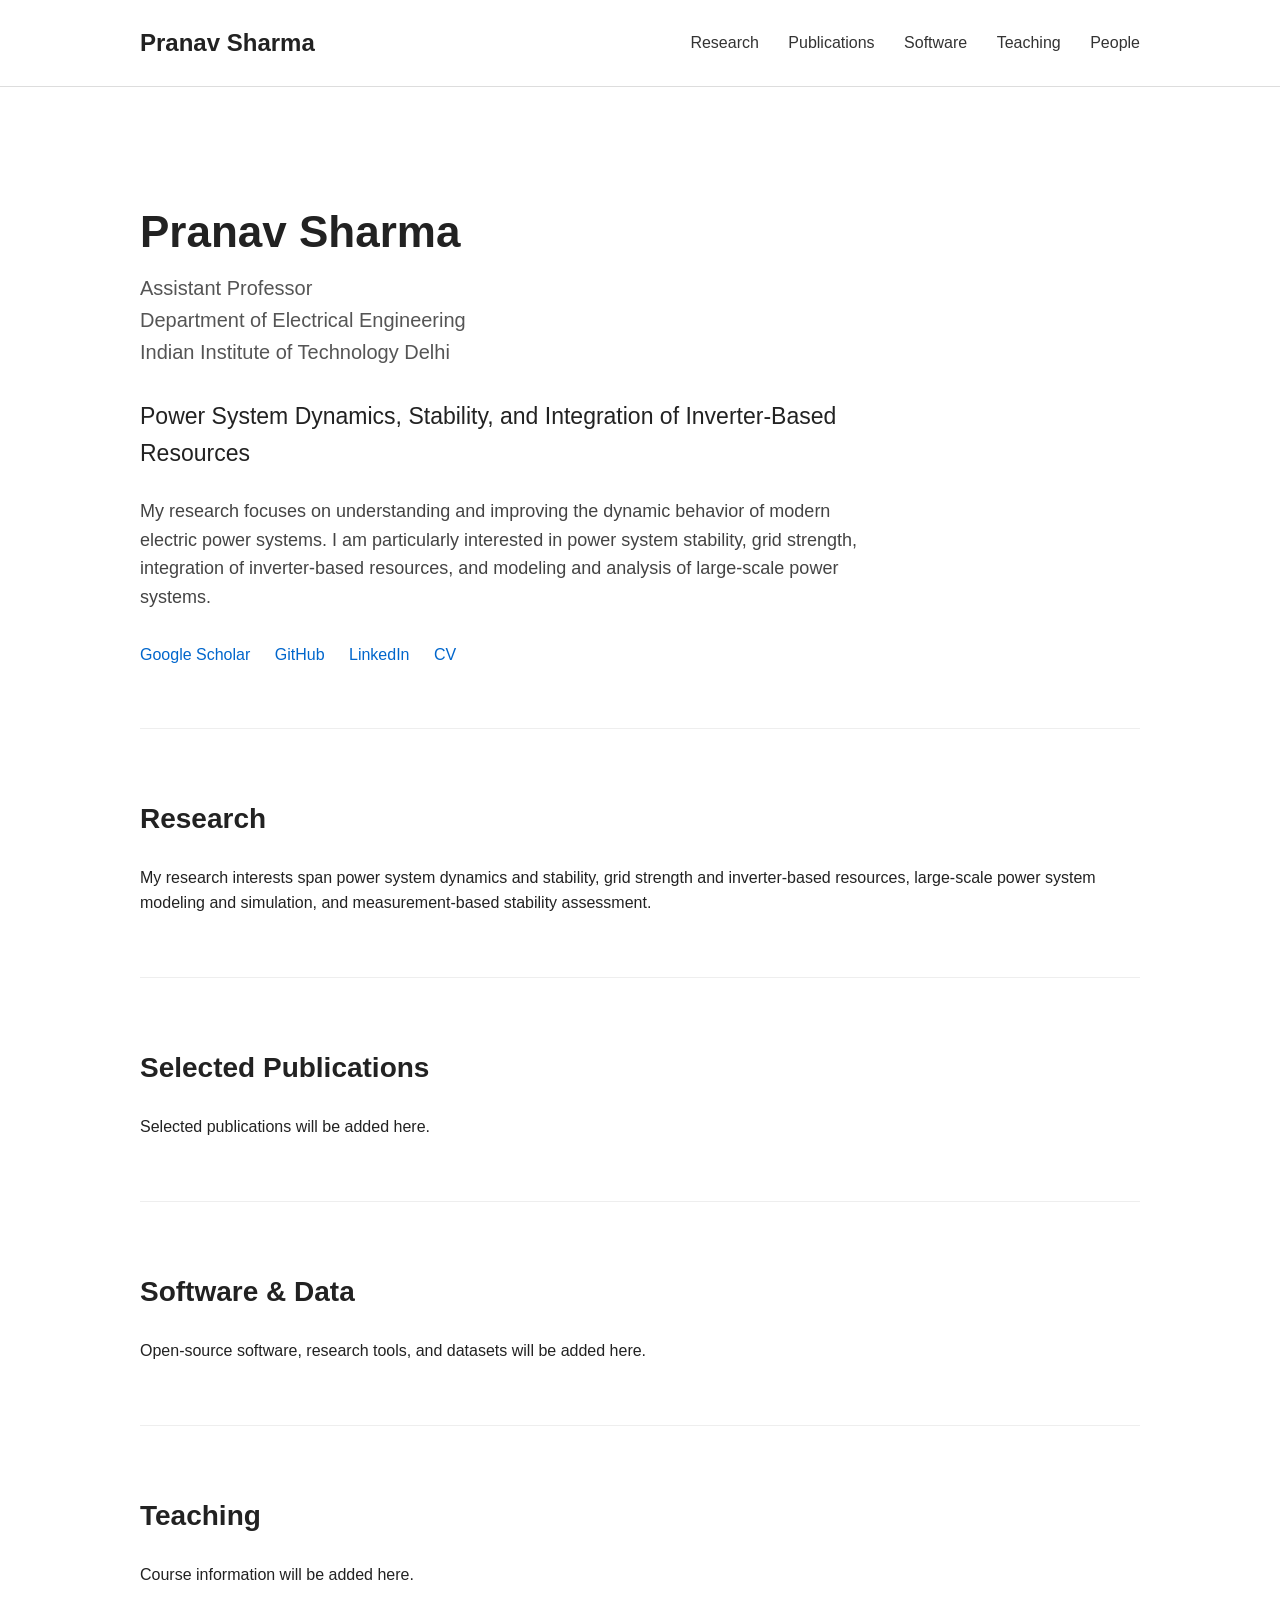
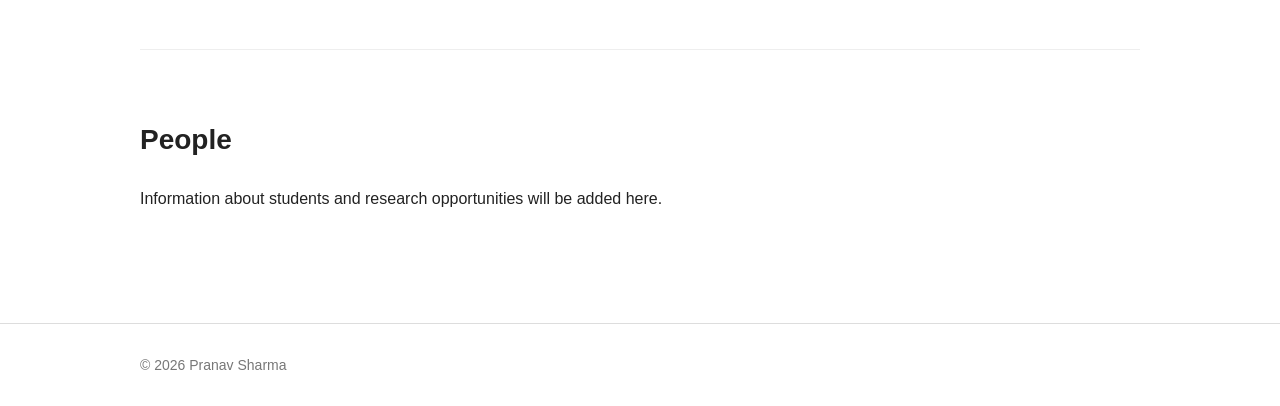
==== index.html @ 07546db9 "Create index.html" ====
<!DOCTYPE html>
<html lang="en">
<head>
  <meta charset="UTF-8">
  <meta name="viewport" content="width=device-width, initial-scale=1.0">

  <title>Pranav Sharma | Power Systems</title>

  <style>
    body {
      font-family: Arial, Helvetica, sans-serif;
      margin: 0;
      color: #222;
      line-height: 1.6;
      background: #ffffff;
    }

    .container {
      max-width: 1000px;
      margin: auto;
      padding: 0 30px;
    }

    header {
      border-bottom: 1px solid #ddd;
      padding: 24px 0;
    }

    nav {
      display: flex;
      justify-content: space-between;
      align-items: center;
    }

    .name {
      font-size: 24px;
      font-weight: bold;
    }

    .nav-links a {
      margin-left: 25px;
      text-decoration: none;
      color: #333;
    }

    .nav-links a:hover {
      color: #0066cc;
    }

    .hero {
      padding: 80px 0 60px;
      max-width: 800px;
    }

    h1 {
      font-size: 44px;
      margin-bottom: 5px;
    }

    .title {
      font-size: 20px;
      color: #555;
      margin-bottom: 30px;
    }

    .research-line {
      font-size: 23px;
      font-weight: 500;
      margin-bottom: 25px;
    }

    .intro {
      font-size: 18px;
      color: #444;
      max-width: 750px;
    }

    .links {
      margin-top: 30px;
    }

    .links a {
      margin-right: 20px;
      text-decoration: none;
      color: #0066cc;
      font-weight: 500;
    }

    section {
      padding: 45px 0;
      border-top: 1px solid #eee;
    }

    h2 {
      font-size: 28px;
    }

    footer {
      margin-top: 50px;
      padding: 30px 0;
      border-top: 1px solid #ddd;
      color: #777;
      font-size: 14px;
    }

    @media (max-width: 700px) {
      .nav-links {
        display: none;
      }

      h1 {
        font-size: 36px;
      }

      .hero {
        padding-top: 50px;
      }
    }
  </style>
</head>

<body>

<header>
  <div class="container">
    <nav>
      <div class="name">Pranav Sharma</div>

      <div class="nav-links">
        <a href="#research">Research</a>
        <a href="#publications">Publications</a>
        <a href="#software">Software</a>
        <a href="#teaching">Teaching</a>
        <a href="#people">People</a>
      </div>
    </nav>
  </div>
</header>


<main class="container">

  <div class="hero">

    <h1>Pranav Sharma</h1>

    <div class="title">
      Assistant Professor<br>
      Department of Electrical Engineering<br>
      Indian Institute of Technology Delhi
    </div>

    <div class="research-line">
      Power System Dynamics, Stability, and Integration of Inverter-Based Resources
    </div>

    <p class="intro">
      My research focuses on understanding and improving the dynamic
      behavior of modern electric power systems. I am particularly
      interested in power system stability, grid strength, integration
      of inverter-based resources, and modeling and analysis of
      large-scale power systems.
    </p>

    <div class="links">
      <a href="#">Google Scholar</a>
      <a href="#">GitHub</a>
      <a href="#">LinkedIn</a>
      <a href="#">CV</a>
    </div>

  </div>


  <section id="research">
    <h2>Research</h2>

    <p>
      My research interests span power system dynamics and stability,
      grid strength and inverter-based resources, large-scale power
      system modeling and simulation, and measurement-based stability
      assessment.
    </p>
  </section>


  <section id="publications">
    <h2>Selected Publications</h2>

    <p>
      Selected publications will be added here.
    </p>
  </section>


  <section id="software">
    <h2>Software & Data</h2>

    <p>
      Open-source software, research tools, and datasets will be added here.
    </p>
  </section>


  <section id="teaching">
    <h2>Teaching</h2>

    <p>
      Course information will be added here.
    </p>
  </section>


  <section id="people">
    <h2>People</h2>

    <p>
      Information about students and research opportunities will be added here.
    </p>
  </section>

</main>


<footer>
  <div class="container">
    © 2026 Pranav Sharma
  </div>
</footer>

</body>
</html>
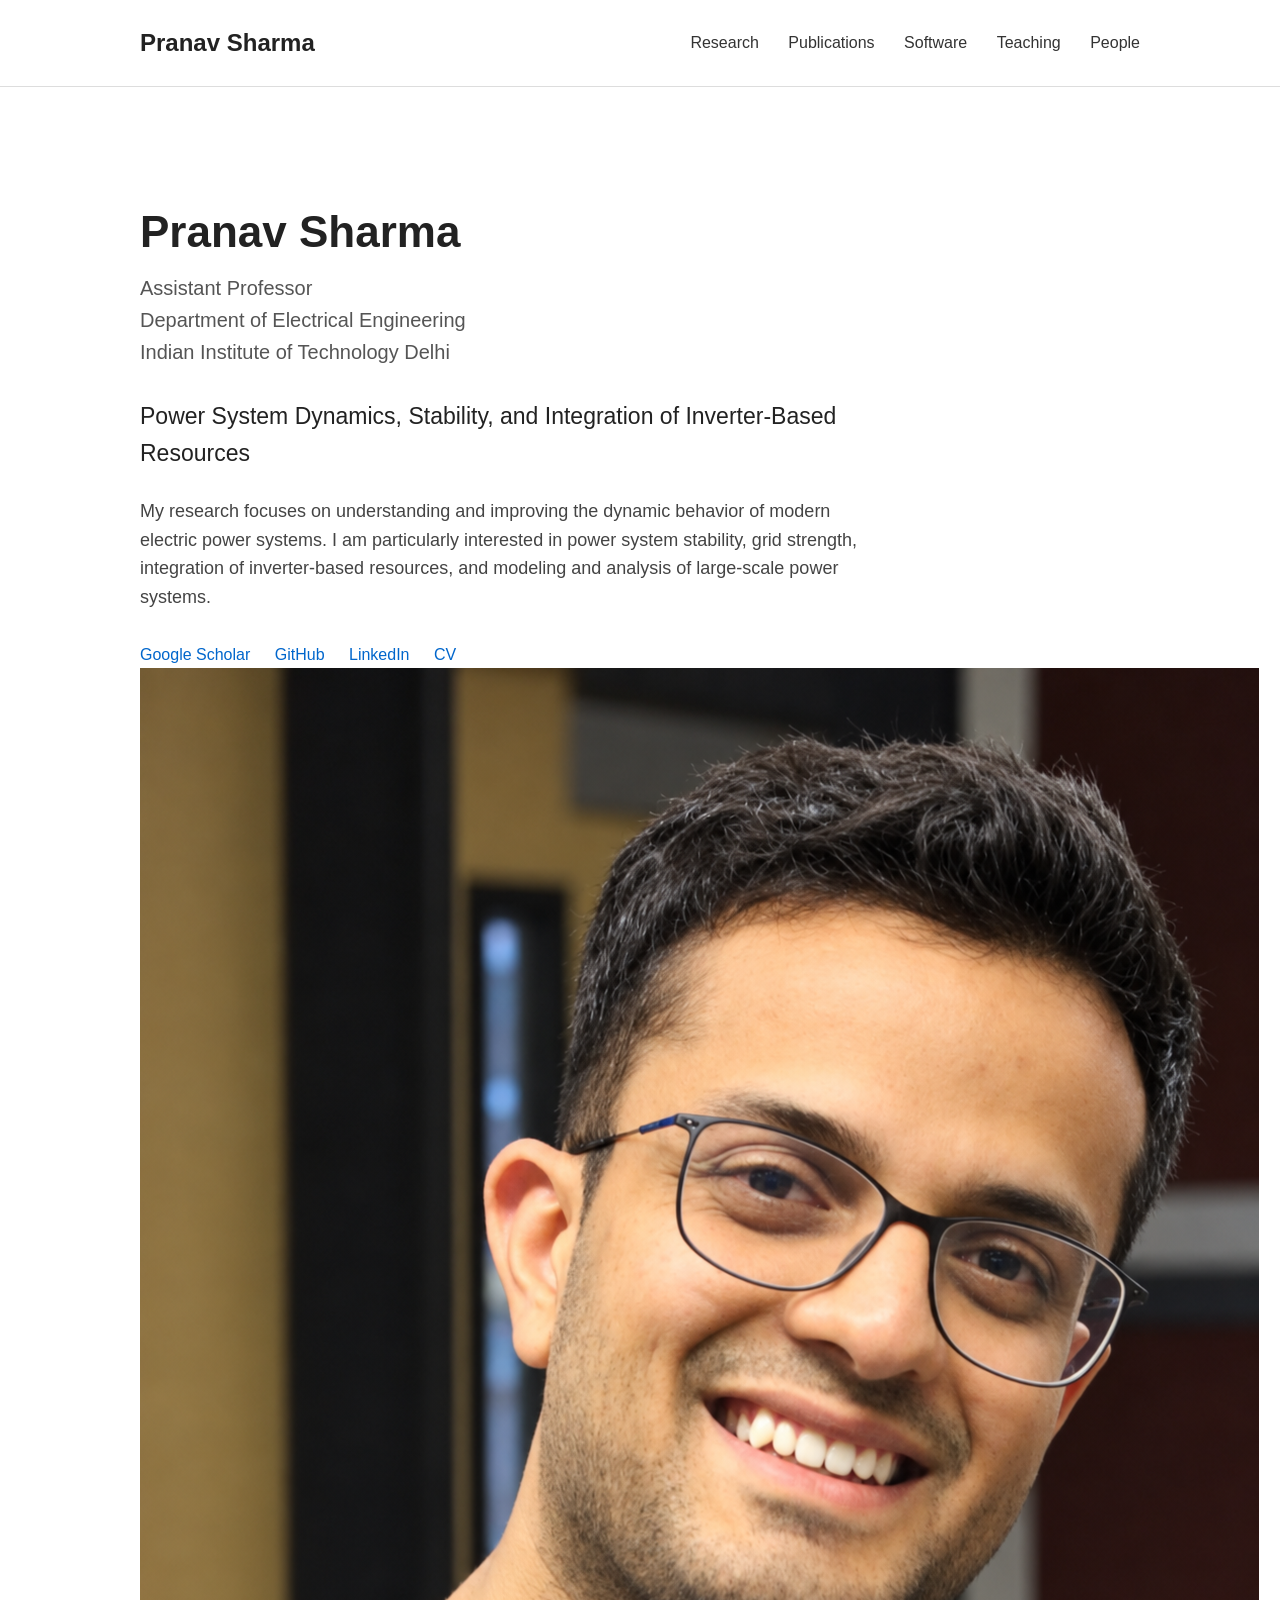
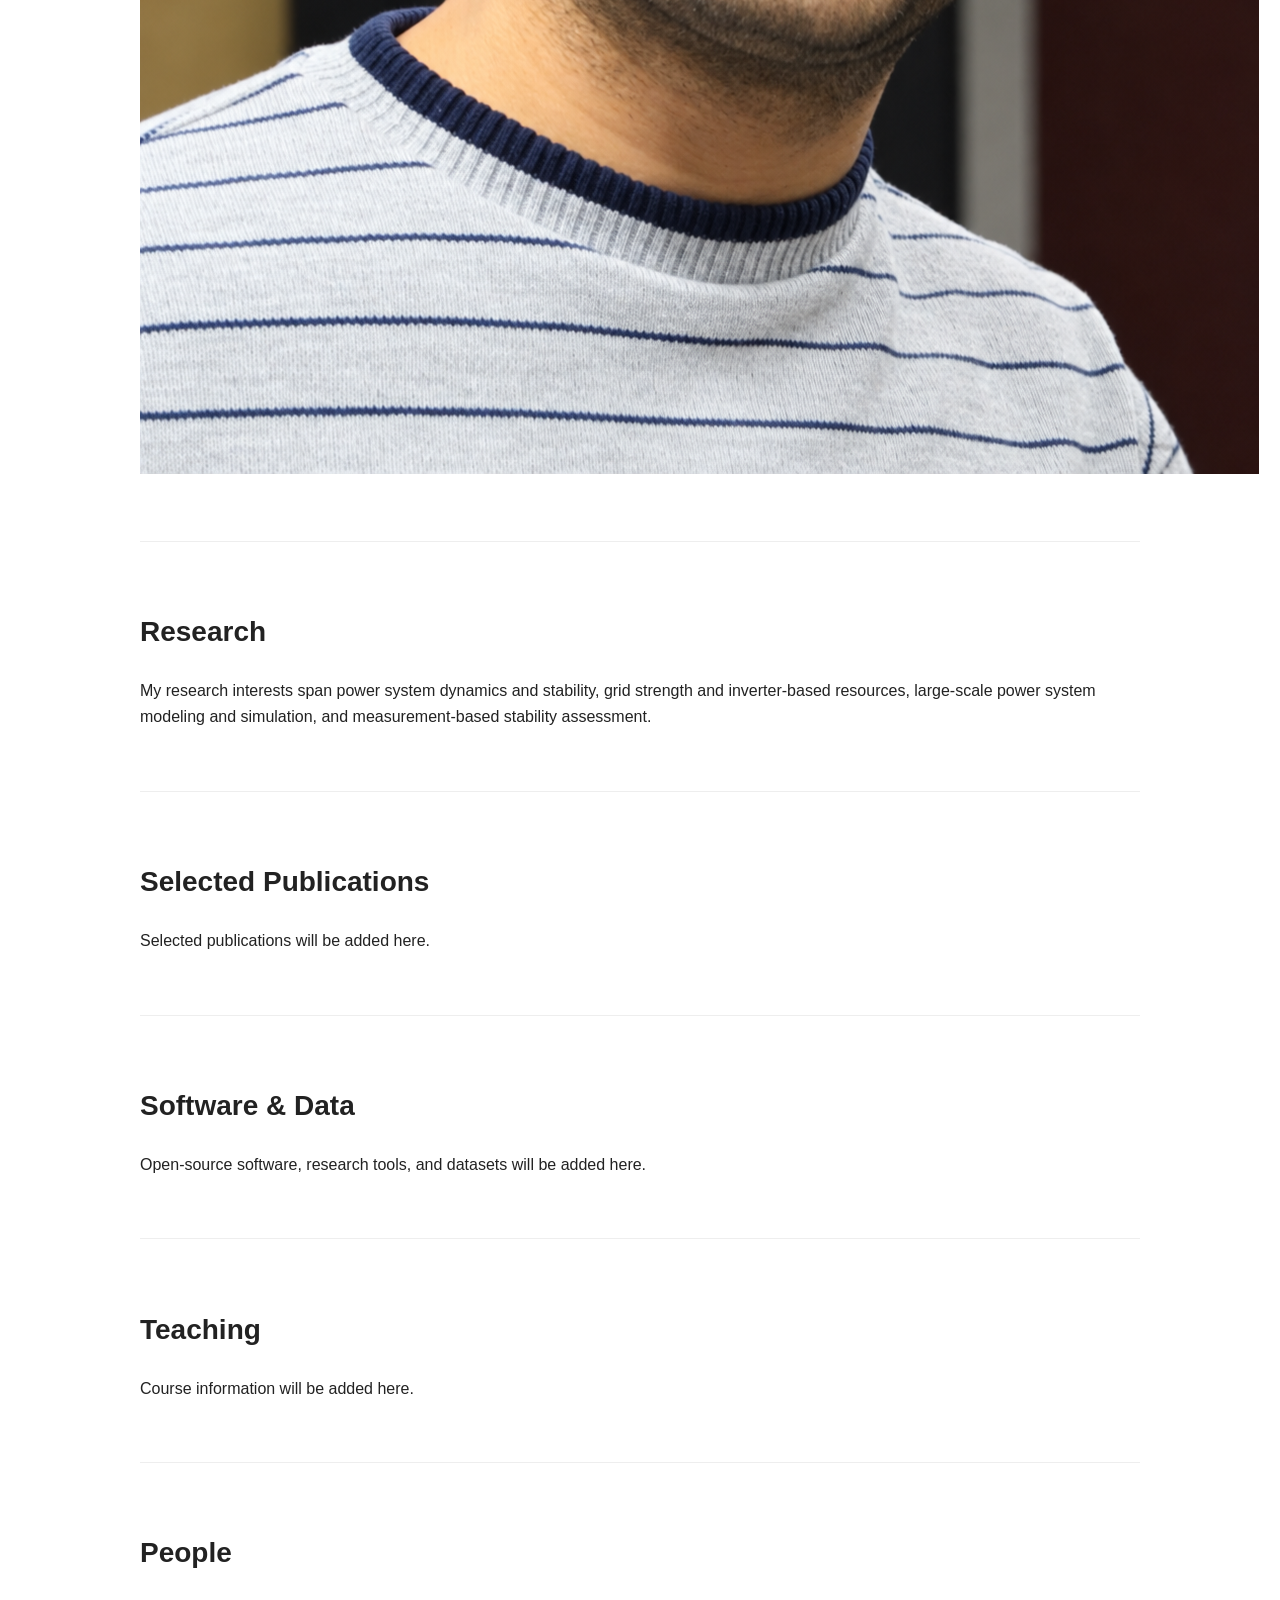
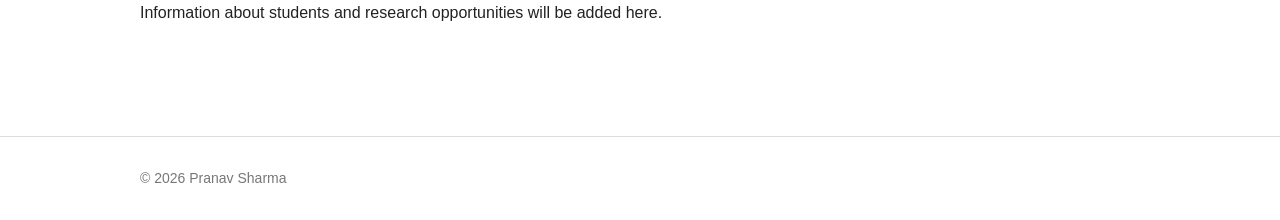
==== commit d0592b44: "Update index.html" ====
--- a/index.html
+++ b/index.html
@@ -139,8 +139,10 @@
 
 
 <main class="container">
-
+  
   <div class="hero">
+
+    <div class="hero-content">  
 
     <h1>Pranav Sharma</h1>
 
@@ -171,6 +173,12 @@
 
   </div>
 
+  <div class="hero-photo">
+    <img src="59677.png" alt="Pranav Sharma">
+  </div>  
+
+  </div>
+
 
   <section id="research">
     <h2>Research</h2>
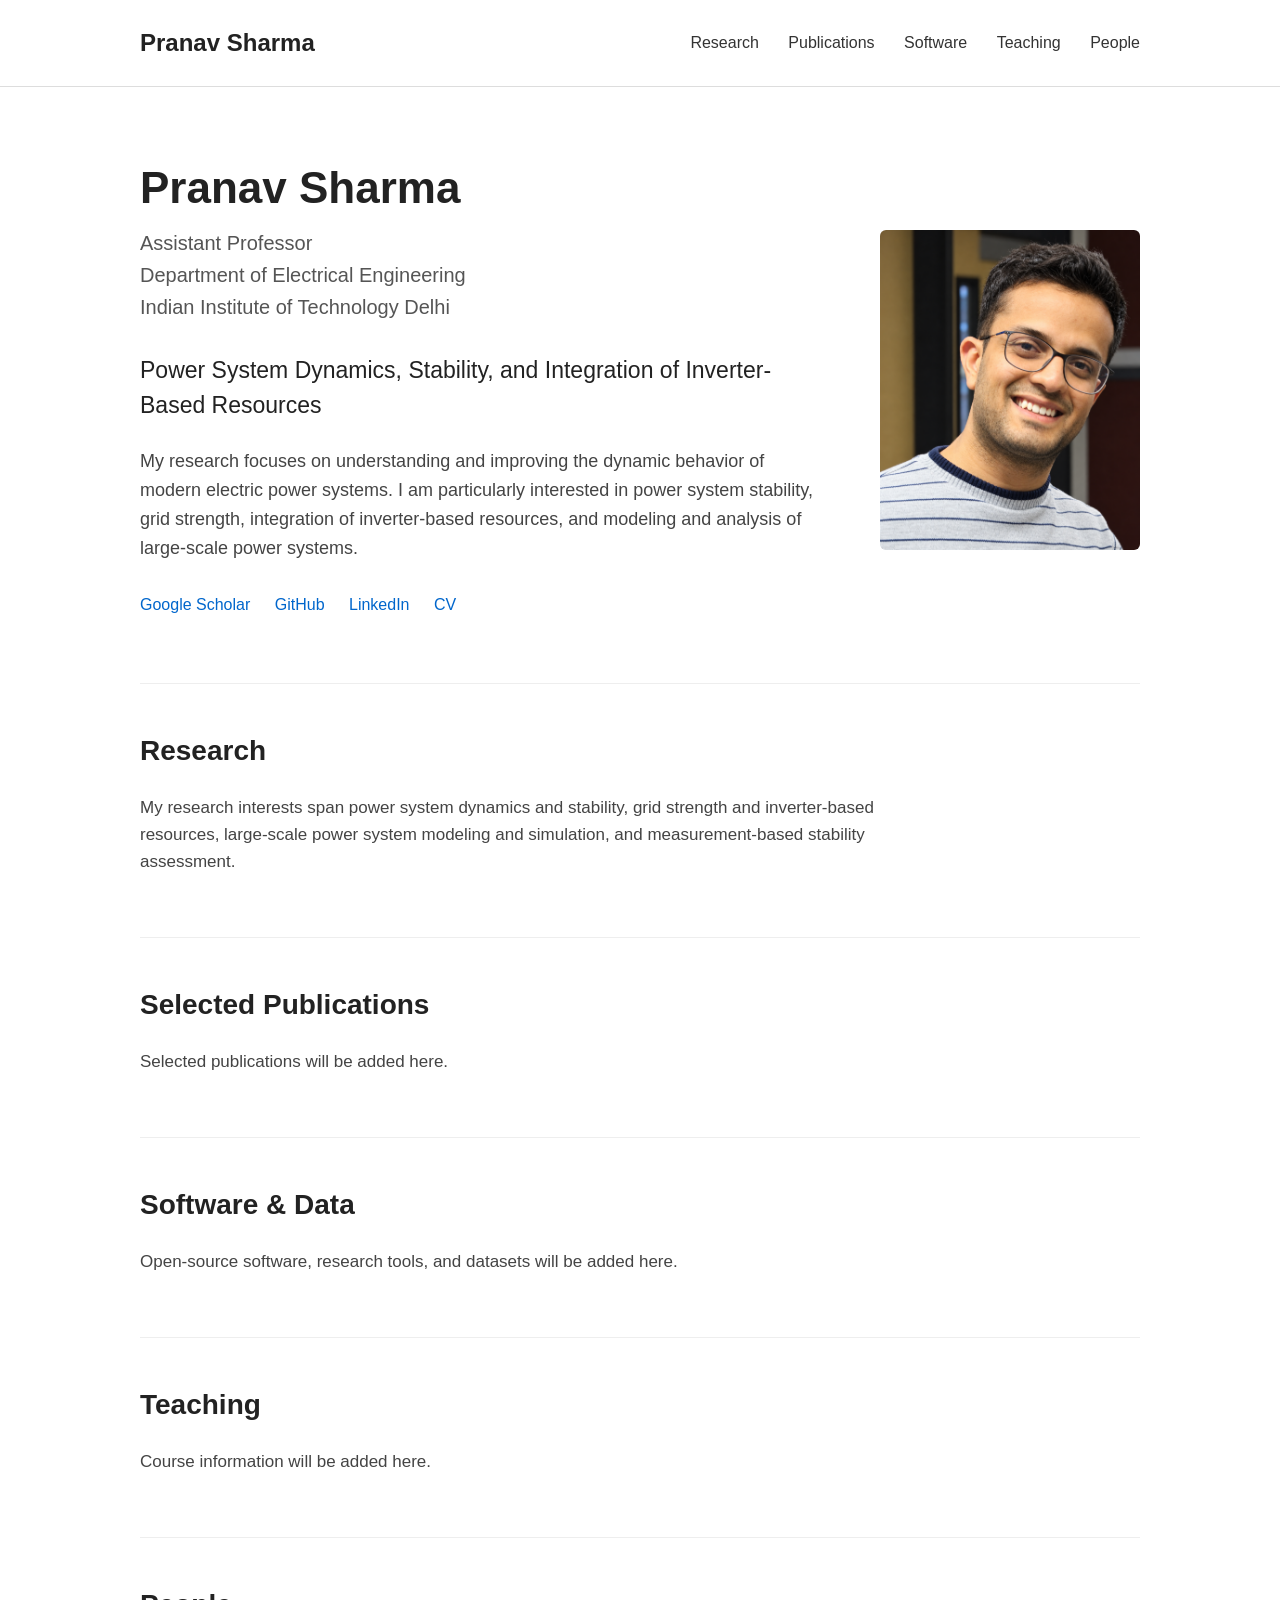
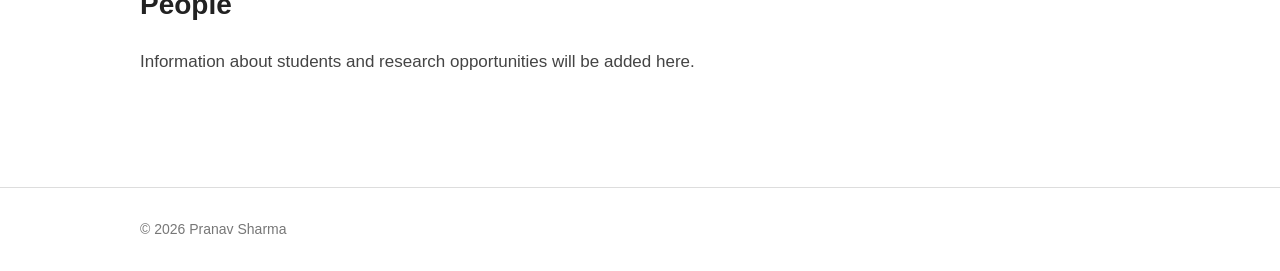
==== commit c2d4545e: "Update index.html" ====
--- a/index.html
+++ b/index.html
@@ -1,5 +1,6 @@
 <!DOCTYPE html>
 <html lang="en">
+
 <head>
   <meta charset="UTF-8">
   <meta name="viewport" content="width=device-width, initial-scale=1.0">
@@ -7,6 +8,11 @@
   <title>Pranav Sharma | Power Systems</title>
 
   <style>
+
+    /* =========================
+       GENERAL
+       ========================= */
+
     body {
       font-family: Arial, Helvetica, sans-serif;
       margin: 0;
@@ -21,6 +27,11 @@
       padding: 0 30px;
     }
 
+
+    /* =========================
+       HEADER / NAVIGATION
+       ========================= */
+
     header {
       border-bottom: 1px solid #ddd;
       padding: 24px 0;
@@ -47,33 +58,67 @@
       color: #0066cc;
     }
 
+
+    /* =========================
+       HERO SECTION
+       ========================= */
+
     .hero {
-      padding: 80px 0 60px;
-      max-width: 800px;
+      padding: 75px 0 65px;
+      display: flex;
+      align-items: center;
+      justify-content: space-between;
+      gap: 60px;
+    }
+
+    .hero-content {
+      flex: 1;
+      max-width: 680px;
+    }
+
+    .hero-photo {
+      flex: 0 0 260px;
+    }
+
+    .hero-photo img {
+      width: 260px;
+      height: 320px;
+      object-fit: cover;
+      border-radius: 6px;
+      display: block;
     }
 
     h1 {
       font-size: 44px;
-      margin-bottom: 5px;
+      line-height: 1.2;
+      margin-top: 0;
+      margin-bottom: 12px;
     }
 
     .title {
       font-size: 20px;
       color: #555;
       margin-bottom: 30px;
+      line-height: 1.6;
     }
 
     .research-line {
       font-size: 23px;
       font-weight: 500;
+      line-height: 1.5;
       margin-bottom: 25px;
     }
 
     .intro {
       font-size: 18px;
       color: #444;
-      max-width: 750px;
-    }
+      max-width: 700px;
+    }
+
+
+    /* =========================
+       PROFILE LINKS
+       ========================= */
 
     .links {
       margin-top: 30px;
@@ -86,6 +131,15 @@
       font-weight: 500;
     }
 
+    .links a:hover {
+      text-decoration: underline;
+    }
+
+
+    /* =========================
+       CONTENT SECTIONS
+       ========================= */
+
     section {
       padding: 45px 0;
       border-top: 1px solid #eee;
@@ -93,7 +147,20 @@
 
     h2 {
       font-size: 28px;
-    }
+      margin-top: 0;
+      margin-bottom: 20px;
+    }
+
+    section p {
+      font-size: 17px;
+      color: #444;
+      max-width: 800px;
+    }
+
+
+    /* =========================
+       FOOTER
+       ========================= */
 
     footer {
       margin-top: 50px;
@@ -103,7 +170,17 @@
       font-size: 14px;
     }
 
+
+    /* =========================
+       MOBILE
+       ========================= */
+
     @media (max-width: 700px) {
+
+      .container {
+        padding: 0 22px;
+      }
+
       .nav-links {
         display: none;
       }
@@ -113,128 +190,238 @@
       }
 
       .hero {
-        padding-top: 50px;
-      }
-    }
+        padding-top: 45px;
+        flex-direction: column-reverse;
+        align-items: flex-start;
+        gap: 35px;
+      }
+
+      .hero-photo {
+        flex: none;
+      }
+
+      .hero-photo img {
+        width: 200px;
+        height: 250px;
+      }
+
+      .research-line {
+        font-size: 21px;
+      }
+
+      .intro {
+        font-size: 17px;
+      }
+    }
+
   </style>
 </head>
 
+
 <body>
 
-<header>
-  <div class="container">
-    <nav>
-      <div class="name">Pranav Sharma</div>
-
-      <div class="nav-links">
-        <a href="#research">Research</a>
-        <a href="#publications">Publications</a>
-        <a href="#software">Software</a>
-        <a href="#teaching">Teaching</a>
-        <a href="#people">People</a>
+
+  <!-- =========================
+       HEADER
+       ========================= -->
+
+  <header>
+
+    <div class="container">
+
+      <nav>
+
+        <div class="name">
+          Pranav Sharma
+        </div>
+
+        <div class="nav-links">
+          <a href="#research">Research</a>
+          <a href="#publications">Publications</a>
+          <a href="#software">Software</a>
+          <a href="#teaching">Teaching</a>
+          <a href="#people">People</a>
+        </div>
+
+      </nav>
+
+    </div>
+
+  </header>
+
+
+
+  <!-- =========================
+       MAIN CONTENT
+       ========================= -->
+
+  <main class="container">
+
+
+    <!-- HERO -->
+
+    <div class="hero">
+
+
+      <!-- LEFT SIDE -->
+
+      <div class="hero-content">
+
+        <h1>Pranav Sharma</h1>
+
+        <div class="title">
+          Assistant Professor<br>
+          Department of Electrical Engineering<br>
+          Indian Institute of Technology Delhi
+        </div>
+
+
+        <div class="research-line">
+          Power System Dynamics, Stability, and Integration of Inverter-Based Resources
+        </div>
+
+
+        <p class="intro">
+
+          My research focuses on understanding and improving the dynamic
+          behavior of modern electric power systems. I am particularly
+          interested in power system stability, grid strength, integration
+          of inverter-based resources, and modeling and analysis of
+          large-scale power systems.
+
+        </p>
+
+
+        <div class="links">
+
+          <a href="#">Google Scholar</a>
+
+          <a href="https://github.com/pranavsharma94">
+            GitHub
+          </a>
+
+          <a href="#">LinkedIn</a>
+
+          <a href="#">CV</a>
+
+        </div>
+
       </div>
-    </nav>
-  </div>
-</header>
-
-
-<main class="container">
-  
-  <div class="hero">
-
-    <div class="hero-content">  
-
-    <h1>Pranav Sharma</h1>
-
-    <div class="title">
-      Assistant Professor<br>
-      Department of Electrical Engineering<br>
-      Indian Institute of Technology Delhi
+
+
+
+      <!-- RIGHT SIDE: PHOTO -->
+
+      <div class="hero-photo">
+
+        <img src="59677.png" alt="Pranav Sharma">
+
+      </div>
+
+
     </div>
 
-    <div class="research-line">
-      Power System Dynamics, Stability, and Integration of Inverter-Based Resources
+
+
+    <!-- =========================
+         RESEARCH
+         ========================= -->
+
+    <section id="research">
+
+      <h2>Research</h2>
+
+      <p>
+        My research interests span power system dynamics and stability,
+        grid strength and inverter-based resources, large-scale power
+        system modeling and simulation, and measurement-based stability
+        assessment.
+      </p>
+
+    </section>
+
+
+
+    <!-- =========================
+         PUBLICATIONS
+         ========================= -->
+
+    <section id="publications">
+
+      <h2>Selected Publications</h2>
+
+      <p>
+        Selected publications will be added here.
+      </p>
+
+    </section>
+
+
+
+    <!-- =========================
+         SOFTWARE
+         ========================= -->
+
+    <section id="software">
+
+      <h2>Software & Data</h2>
+
+      <p>
+        Open-source software, research tools, and datasets will be added here.
+      </p>
+
+    </section>
+
+
+
+    <!-- =========================
+         TEACHING
+         ========================= -->
+
+    <section id="teaching">
+
+      <h2>Teaching</h2>
+
+      <p>
+        Course information will be added here.
+      </p>
+
+    </section>
+
+
+
+    <!-- =========================
+         PEOPLE
+         ========================= -->
+
+    <section id="people">
+
+      <h2>People</h2>
+
+      <p>
+        Information about students and research opportunities will be added here.
+      </p>
+
+    </section>
+
+
+  </main>
+
+
+
+  <!-- =========================
+       FOOTER
+       ========================= -->
+
+  <footer>
+
+    <div class="container">
+      © 2026 Pranav Sharma
     </div>
 
-    <p class="intro">
-      My research focuses on understanding and improving the dynamic
-      behavior of modern electric power systems. I am particularly
-      interested in power system stability, grid strength, integration
-      of inverter-based resources, and modeling and analysis of
-      large-scale power systems.
-    </p>
-
-    <div class="links">
-      <a href="#">Google Scholar</a>
-      <a href="#">GitHub</a>
-      <a href="#">LinkedIn</a>
-      <a href="#">CV</a>
-    </div>
-
-  </div>
-
-  <div class="hero-photo">
-    <img src="59677.png" alt="Pranav Sharma">
-  </div>  
-
-  </div>
-
-
-  <section id="research">
-    <h2>Research</h2>
-
-    <p>
-      My research interests span power system dynamics and stability,
-      grid strength and inverter-based resources, large-scale power
-      system modeling and simulation, and measurement-based stability
-      assessment.
-    </p>
-  </section>
-
-
-  <section id="publications">
-    <h2>Selected Publications</h2>
-
-    <p>
-      Selected publications will be added here.
-    </p>
-  </section>
-
-
-  <section id="software">
-    <h2>Software & Data</h2>
-
-    <p>
-      Open-source software, research tools, and datasets will be added here.
-    </p>
-  </section>
-
-
-  <section id="teaching">
-    <h2>Teaching</h2>
-
-    <p>
-      Course information will be added here.
-    </p>
-  </section>
-
-
-  <section id="people">
-    <h2>People</h2>
-
-    <p>
-      Information about students and research opportunities will be added here.
-    </p>
-  </section>
-
-</main>
-
-
-<footer>
-  <div class="container">
-    © 2026 Pranav Sharma
-  </div>
-</footer>
+  </footer>
+
 
 </body>
+
 </html>
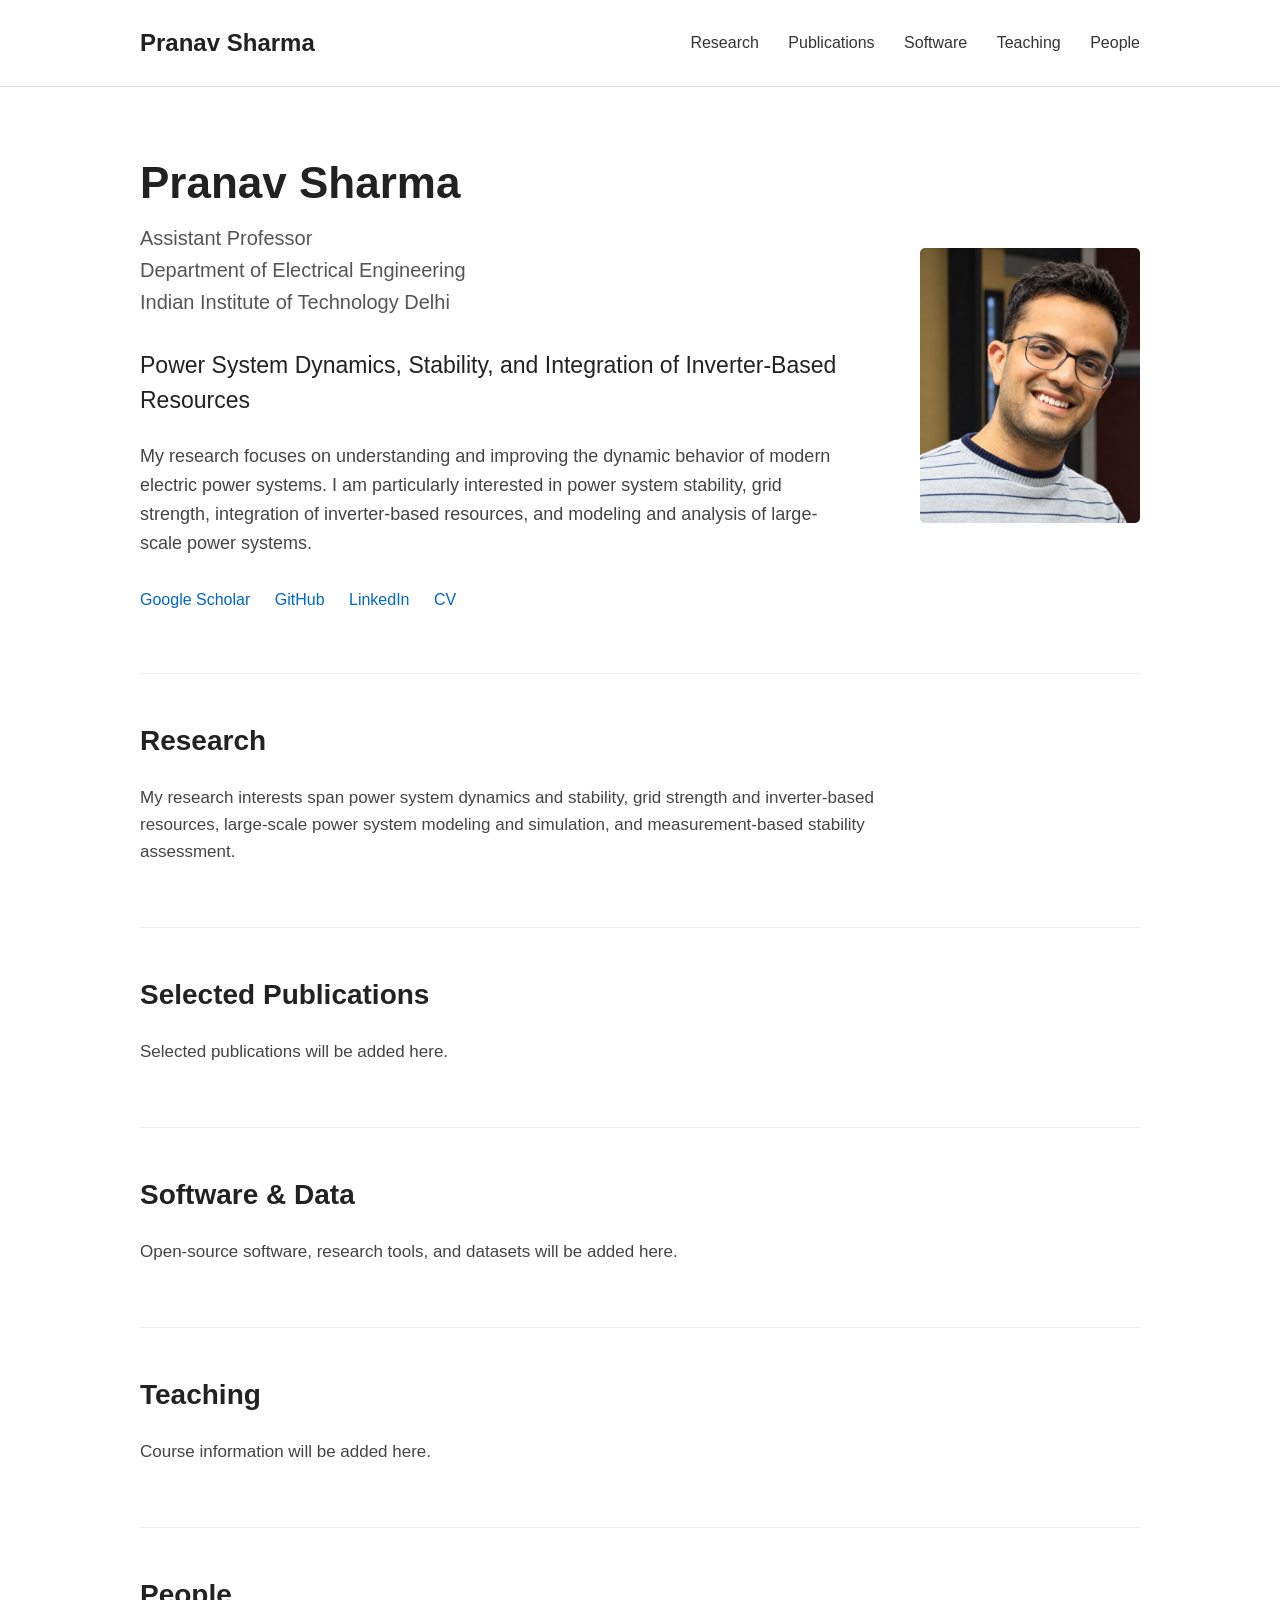
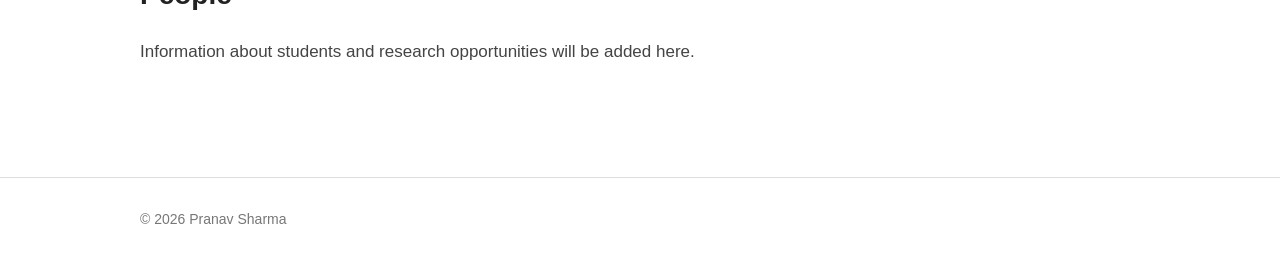
==== commit 6a610c6e: "Update index.html" ====
--- a/index.html
+++ b/index.html
@@ -64,30 +64,30 @@
        ========================= */
 
     .hero {
-      padding: 75px 0 65px;
-      display: flex;
+      padding: 70px 0 60px;
+      display: grid;
+      grid-template-columns: minmax(0, 1fr) 220px;
+      gap: 60px;
       align-items: center;
-      justify-content: space-between;
-      gap: 60px;
-    }
-
+    }
+  
     .hero-content {
-      flex: 1;
-      max-width: 680px;
-    }
-
+      min-width: 0;
+    }
+    
     .hero-photo {
-      flex: 0 0 260px;
-    }
-
+      width: 220px;
+    }
+    
     .hero-photo img {
-      width: 260px;
-      height: 320px;
+      width: 220px;
+      height: 275px;
       object-fit: cover;
-      border-radius: 6px;
+      object-position: center top;
+      border-radius: 5px;
       display: block;
     }
-
+    
     h1 {
       font-size: 44px;
       line-height: 1.2;
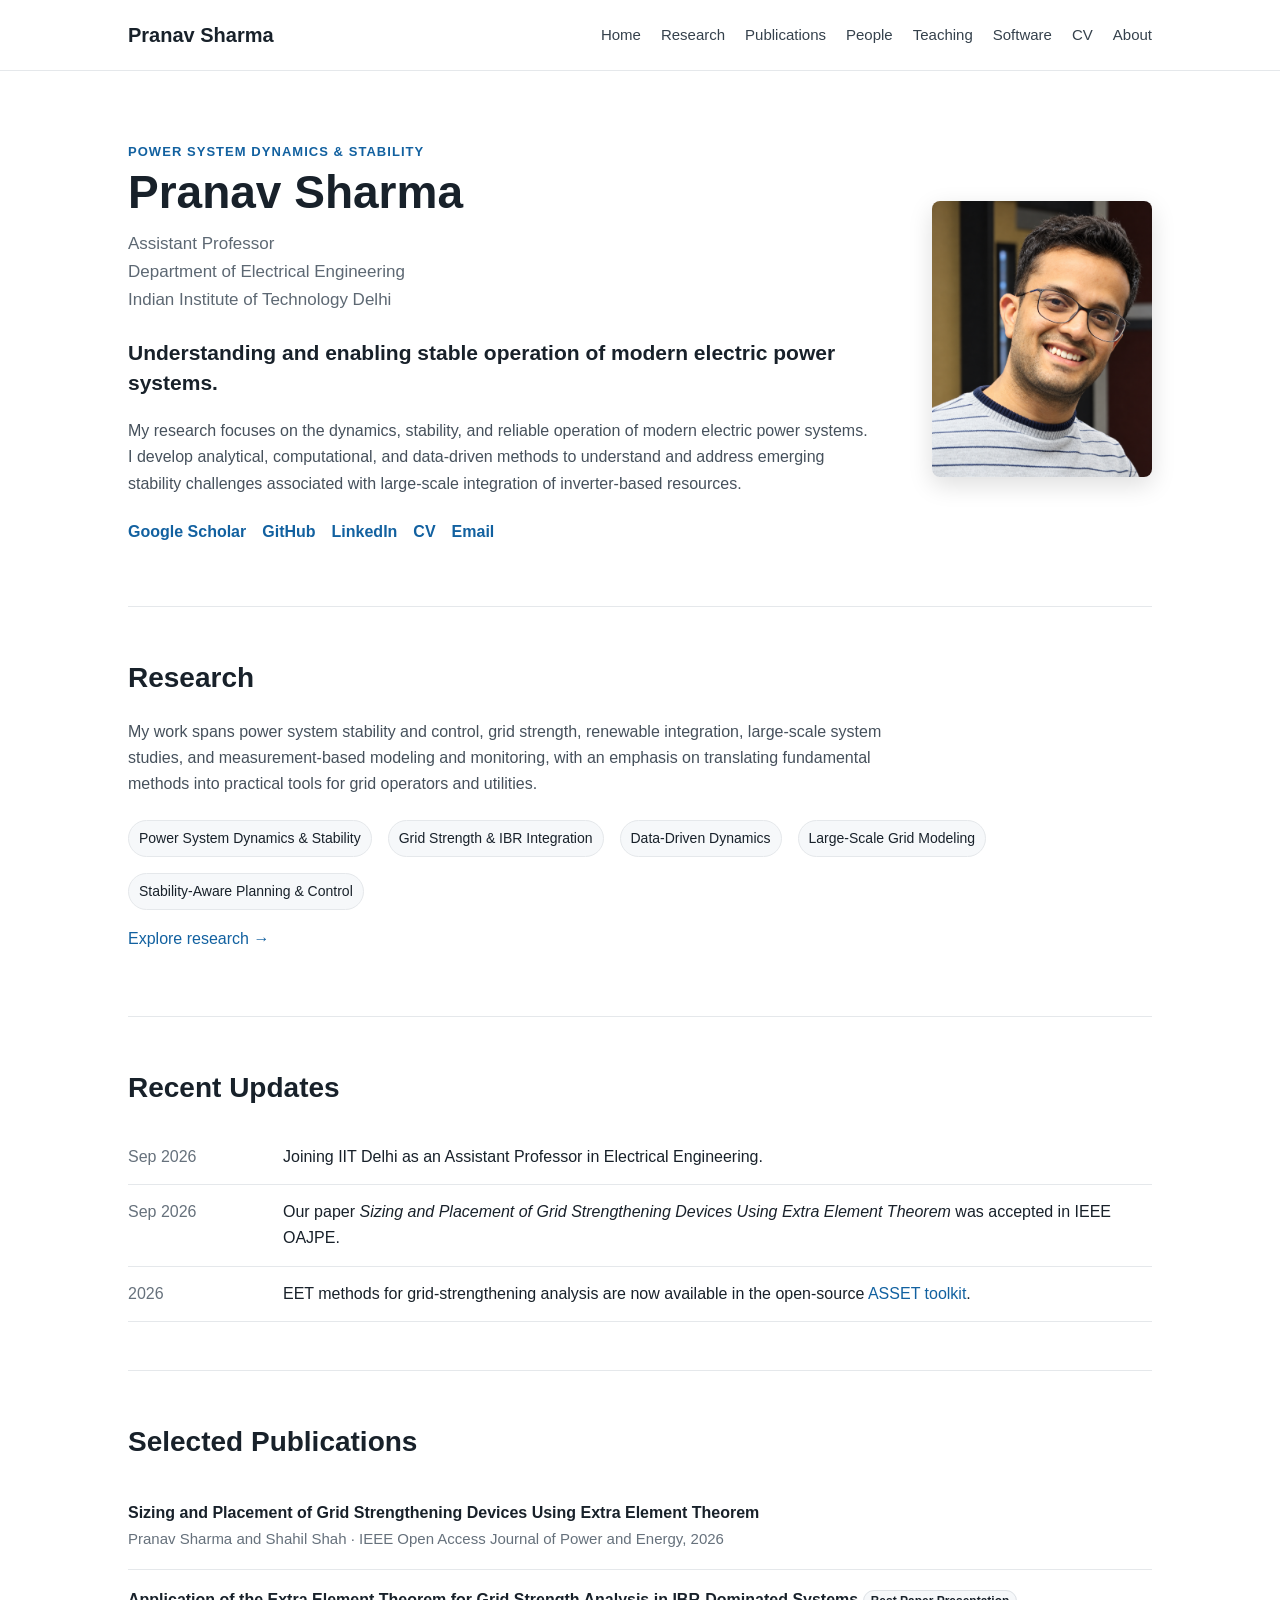
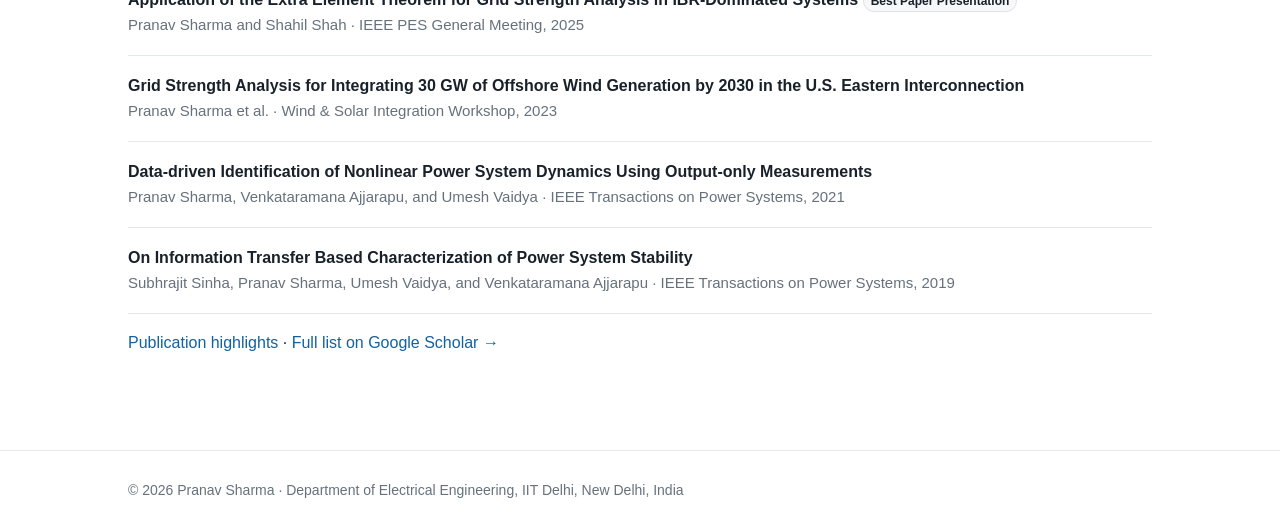
==== commit 8ac75b56: "Add files via upload" ====
--- a/index.html
+++ b/index.html
@@ -1,427 +1 @@
-<!DOCTYPE html>
-<html lang="en">
-
-<head>
-  <meta charset="UTF-8">
-  <meta name="viewport" content="width=device-width, initial-scale=1.0">
-
-  <title>Pranav Sharma | Power Systems</title>
-
-  <style>
-
-    /* =========================
-       GENERAL
-       ========================= */
-
-    body {
-      font-family: Arial, Helvetica, sans-serif;
-      margin: 0;
-      color: #222;
-      line-height: 1.6;
-      background: #ffffff;
-    }
-
-    .container {
-      max-width: 1000px;
-      margin: auto;
-      padding: 0 30px;
-    }
-
-
-    /* =========================
-       HEADER / NAVIGATION
-       ========================= */
-
-    header {
-      border-bottom: 1px solid #ddd;
-      padding: 24px 0;
-    }
-
-    nav {
-      display: flex;
-      justify-content: space-between;
-      align-items: center;
-    }
-
-    .name {
-      font-size: 24px;
-      font-weight: bold;
-    }
-
-    .nav-links a {
-      margin-left: 25px;
-      text-decoration: none;
-      color: #333;
-    }
-
-    .nav-links a:hover {
-      color: #0066cc;
-    }
-
-
-    /* =========================
-       HERO SECTION
-       ========================= */
-
-    .hero {
-      padding: 70px 0 60px;
-      display: grid;
-      grid-template-columns: minmax(0, 1fr) 220px;
-      gap: 60px;
-      align-items: center;
-    }
-  
-    .hero-content {
-      min-width: 0;
-    }
-    
-    .hero-photo {
-      width: 220px;
-    }
-    
-    .hero-photo img {
-      width: 220px;
-      height: 275px;
-      object-fit: cover;
-      object-position: center top;
-      border-radius: 5px;
-      display: block;
-    }
-    
-    h1 {
-      font-size: 44px;
-      line-height: 1.2;
-      margin-top: 0;
-      margin-bottom: 12px;
-    }
-
-    .title {
-      font-size: 20px;
-      color: #555;
-      margin-bottom: 30px;
-      line-height: 1.6;
-    }
-
-    .research-line {
-      font-size: 23px;
-      font-weight: 500;
-      line-height: 1.5;
-      margin-bottom: 25px;
-    }
-
-    .intro {
-      font-size: 18px;
-      color: #444;
-      max-width: 700px;
-    }
-
-
-    /* =========================
-       PROFILE LINKS
-       ========================= */
-
-    .links {
-      margin-top: 30px;
-    }
-
-    .links a {
-      margin-right: 20px;
-      text-decoration: none;
-      color: #0066cc;
-      font-weight: 500;
-    }
-
-    .links a:hover {
-      text-decoration: underline;
-    }
-
-
-    /* =========================
-       CONTENT SECTIONS
-       ========================= */
-
-    section {
-      padding: 45px 0;
-      border-top: 1px solid #eee;
-    }
-
-    h2 {
-      font-size: 28px;
-      margin-top: 0;
-      margin-bottom: 20px;
-    }
-
-    section p {
-      font-size: 17px;
-      color: #444;
-      max-width: 800px;
-    }
-
-
-    /* =========================
-       FOOTER
-       ========================= */
-
-    footer {
-      margin-top: 50px;
-      padding: 30px 0;
-      border-top: 1px solid #ddd;
-      color: #777;
-      font-size: 14px;
-    }
-
-
-    /* =========================
-       MOBILE
-       ========================= */
-
-    @media (max-width: 700px) {
-
-      .container {
-        padding: 0 22px;
-      }
-
-      .nav-links {
-        display: none;
-      }
-
-      h1 {
-        font-size: 36px;
-      }
-
-      .hero {
-        padding-top: 45px;
-        flex-direction: column-reverse;
-        align-items: flex-start;
-        gap: 35px;
-      }
-
-      .hero-photo {
-        flex: none;
-      }
-
-      .hero-photo img {
-        width: 200px;
-        height: 250px;
-      }
-
-      .research-line {
-        font-size: 21px;
-      }
-
-      .intro {
-        font-size: 17px;
-      }
-    }
-
-  </style>
-</head>
-
-
-<body>
-
-
-  <!-- =========================
-       HEADER
-       ========================= -->
-
-  <header>
-
-    <div class="container">
-
-      <nav>
-
-        <div class="name">
-          Pranav Sharma
-        </div>
-
-        <div class="nav-links">
-          <a href="#research">Research</a>
-          <a href="#publications">Publications</a>
-          <a href="#software">Software</a>
-          <a href="#teaching">Teaching</a>
-          <a href="#people">People</a>
-        </div>
-
-      </nav>
-
-    </div>
-
-  </header>
-
-
-
-  <!-- =========================
-       MAIN CONTENT
-       ========================= -->
-
-  <main class="container">
-
-
-    <!-- HERO -->
-
-    <div class="hero">
-
-
-      <!-- LEFT SIDE -->
-
-      <div class="hero-content">
-
-        <h1>Pranav Sharma</h1>
-
-        <div class="title">
-          Assistant Professor<br>
-          Department of Electrical Engineering<br>
-          Indian Institute of Technology Delhi
-        </div>
-
-
-        <div class="research-line">
-          Power System Dynamics, Stability, and Integration of Inverter-Based Resources
-        </div>
-
-
-        <p class="intro">
-
-          My research focuses on understanding and improving the dynamic
-          behavior of modern electric power systems. I am particularly
-          interested in power system stability, grid strength, integration
-          of inverter-based resources, and modeling and analysis of
-          large-scale power systems.
-
-        </p>
-
-
-        <div class="links">
-
-          <a href="#">Google Scholar</a>
-
-          <a href="https://github.com/pranavsharma94">
-            GitHub
-          </a>
-
-          <a href="#">LinkedIn</a>
-
-          <a href="#">CV</a>
-
-        </div>
-
-      </div>
-
-
-
-      <!-- RIGHT SIDE: PHOTO -->
-
-      <div class="hero-photo">
-
-        <img src="59677.png" alt="Pranav Sharma">
-
-      </div>
-
-
-    </div>
-
-
-
-    <!-- =========================
-         RESEARCH
-         ========================= -->
-
-    <section id="research">
-
-      <h2>Research</h2>
-
-      <p>
-        My research interests span power system dynamics and stability,
-        grid strength and inverter-based resources, large-scale power
-        system modeling and simulation, and measurement-based stability
-        assessment.
-      </p>
-
-    </section>
-
-
-
-    <!-- =========================
-         PUBLICATIONS
-         ========================= -->
-
-    <section id="publications">
-
-      <h2>Selected Publications</h2>
-
-      <p>
-        Selected publications will be added here.
-      </p>
-
-    </section>
-
-
-
-    <!-- =========================
-         SOFTWARE
-         ========================= -->
-
-    <section id="software">
-
-      <h2>Software & Data</h2>
-
-      <p>
-        Open-source software, research tools, and datasets will be added here.
-      </p>
-
-    </section>
-
-
-
-    <!-- =========================
-         TEACHING
-         ========================= -->
-
-    <section id="teaching">
-
-      <h2>Teaching</h2>
-
-      <p>
-        Course information will be added here.
-      </p>
-
-    </section>
-
-
-
-    <!-- =========================
-         PEOPLE
-         ========================= -->
-
-    <section id="people">
-
-      <h2>People</h2>
-
-      <p>
-        Information about students and research opportunities will be added here.
-      </p>
-
-    </section>
-
-
-  </main>
-
-
-
-  <!-- =========================
-       FOOTER
-       ========================= -->
-
-  <footer>
-
-    <div class="container">
-      © 2026 Pranav Sharma
-    </div>
-
-  </footer>
-
-
-</body>
-
-</html>
+<!doctype html><html lang="en"><head><meta charset="utf-8"><meta name="viewport" content="width=device-width,initial-scale=1"><title>Index | Pranav Sharma</title><link rel="stylesheet" href="assets/css/style.css"></head><body><header><div class="wrap nav"><a class="brand" href="index.html">Pranav Sharma</a><nav class="navlinks"><a href="index.html">Home</a><a href="research.html">Research</a><a href="publications.html">Publications</a><a href="people.html">People</a><a href="teaching.html">Teaching</a><a href="software.html">Software</a><a href="cv.html">CV</a><a href="about.html">About</a></nav></div></header><main><div class="wrap"><section class="hero"><div><div class="eyebrow">Power System Dynamics &amp; Stability</div><h1>Pranav Sharma</h1><div class="position">Assistant Professor<br>Department of Electrical Engineering<br>Indian Institute of Technology Delhi</div><p class="tagline">Understanding and enabling stable operation of modern electric power systems.</p><p class="lede">My research focuses on the dynamics, stability, and reliable operation of modern electric power systems. I develop analytical, computational, and data-driven methods to understand and address emerging stability challenges associated with large-scale integration of inverter-based resources.</p><div class="links"><a href="https://scholar.google.com/citations?user=98BYu50AAAAJ&hl=en">Google Scholar</a><a href="https://github.com/pranavsharma94">GitHub</a><a href="https://www.linkedin.com/in/pranaviitr/">LinkedIn</a><a href="cv.html">CV</a><a href="mailto:spranaviitr@gmail.com">Email</a></div></div><div class="hero-photo"><img class="portrait" src="assets/images/pranav-sharma.png" alt="Pranav Sharma"></div></section><section class="section"><h2>Research</h2><p class="intro">My work spans power system stability and control, grid strength, renewable integration, large-scale system studies, and measurement-based modeling and monitoring, with an emphasis on translating fundamental methods into practical tools for grid operators and utilities.</p><div class="pills"><span class="pill">Power System Dynamics &amp; Stability</span><span class="pill">Grid Strength &amp; IBR Integration</span><span class="pill">Data-Driven Dynamics</span><span class="pill">Large-Scale Grid Modeling</span><span class="pill">Stability-Aware Planning &amp; Control</span></div><p><a href="research.html">Explore research →</a></p></section><section class="section"><h2>Recent Updates</h2><div class="news-item"><div class="date">Sep 2026</div><div>Joining IIT Delhi as an Assistant Professor in Electrical Engineering.</div></div><div class="news-item"><div class="date">Sep 2026</div><div>Our paper <em>Sizing and Placement of Grid Strengthening Devices Using Extra Element Theorem</em> was accepted in IEEE OAJPE.</div></div><div class="news-item"><div class="date">2026</div><div>EET methods for grid-strengthening analysis are now available in the open-source <a href="https://github.com/NatLabRockies/ASSET">ASSET toolkit</a>.</div></div></section><section class="section"><h2>Selected Publications</h2><div class="pub"><div class="pub-title">Sizing and Placement of Grid Strengthening Devices Using Extra Element Theorem</div><div class="meta">Pranav Sharma and Shahil Shah · IEEE Open Access Journal of Power and Energy, 2026</div></div><div class="pub"><div class="pub-title">Application of the Extra Element Theorem for Grid Strength Analysis in IBR-Dominated Systems <span class="badge">Best Paper Presentation</span></div><div class="meta">Pranav Sharma and Shahil Shah · IEEE PES General Meeting, 2025</div></div><div class="pub"><div class="pub-title">Grid Strength Analysis for Integrating 30 GW of Offshore Wind Generation by 2030 in the U.S. Eastern Interconnection</div><div class="meta">Pranav Sharma et al. · Wind & Solar Integration Workshop, 2023</div></div><div class="pub"><div class="pub-title">Data-driven Identification of Nonlinear Power System Dynamics Using Output-only Measurements</div><div class="meta">Pranav Sharma, Venkataramana Ajjarapu, and Umesh Vaidya · IEEE Transactions on Power Systems, 2021</div></div><div class="pub"><div class="pub-title">On Information Transfer Based Characterization of Power System Stability</div><div class="meta">Subhrajit Sinha, Pranav Sharma, Umesh Vaidya, and Venkataramana Ajjarapu · IEEE Transactions on Power Systems, 2019</div></div><p><a href="publications.html">Publication highlights</a> · <a href="https://scholar.google.com/citations?user=98BYu50AAAAJ&hl=en">Full list on Google Scholar →</a></p></section></div></main><footer><div class="wrap">© 2026 Pranav Sharma · Department of Electrical Engineering, IIT Delhi, New Delhi, India</div></footer></body></html>
--- a/assets/css/style.css
+++ b/assets/css/style.css
@@ -0,0 +1 @@
+*{box-sizing:border-box}body{margin:0;font-family:-apple-system,BlinkMacSystemFont,"Segoe UI",Arial,sans-serif;color:#18212a;line-height:1.65}a{color:#1261a0;text-decoration:none}a:hover{text-decoration:underline}.wrap{max-width:1080px;margin:auto;padding:0 28px}header{border-bottom:1px solid #e5e8eb;background:#fff}.nav{min-height:70px;display:flex;align-items:center;justify-content:space-between;gap:25px}.brand{font-weight:700;font-size:20px;color:#18212a}.navlinks{display:flex;flex-wrap:wrap;gap:20px}.navlinks a{color:#35414c;font-size:15px}.hero{display:grid;grid-template-columns:minmax(0,1fr) 220px;gap:60px;align-items:center;padding:70px 0 60px}.portrait{width:220px;height:276px;object-fit:cover;object-position:50% 38%;border-radius:8px;box-shadow:0 8px 25px #0002}.eyebrow{color:#1261a0;font-weight:700;text-transform:uppercase;letter-spacing:.08em;font-size:13px}h1{font-size:46px;line-height:1.1;margin:5px 0 12px}h2{font-size:28px;margin:0 0 18px}h3{margin:0 0 6px}.position{color:#5d6873;font-size:17px;margin-bottom:24px}.tagline{font-size:21px;font-weight:650;line-height:1.4}.lede,.intro{color:#46515c;max-width:800px}.links,.pills{display:flex;flex-wrap:wrap;gap:16px;margin-top:22px}.links{font-weight:600}.section{padding:48px 0;border-top:1px solid #e5e8eb}.grid{display:grid;grid-template-columns:1fr 1fr;gap:18px;margin-top:22px}.card{border:1px solid #e5e8eb;border-radius:10px;padding:21px}.card p{color:#4b5661}.pill{padding:6px 10px;border:1px solid #e5e8eb;background:#f6f8fa;border-radius:999px;font-size:14px}.news-item,.row{display:grid;grid-template-columns:135px 1fr;gap:20px;padding:14px 0;border-bottom:1px solid #e5e8eb}.date{color:#66717c}.pub{padding:17px 0;border-bottom:1px solid #e5e8eb}.pub-title{font-weight:700}.meta{color:#66717c;font-size:15px}.badge{font-size:12px;border:1px solid #dfe3e7;background:#f6f8fa;border-radius:999px;padding:3px 7px}.pagehead{padding:52px 0 30px}.pagehead h1{font-size:40px}.callout{background:#f6f8fa;border:1px solid #e5e8eb;border-radius:10px;padding:20px}footer{border-top:1px solid #e5e8eb;padding:28px 0;margin-top:30px;color:#66717c;font-size:14px}@media(max-width:780px){.nav{align-items:flex-start;flex-direction:column;padding:16px 0}.navlinks{gap:12px 16px}.hero{grid-template-columns:1fr;gap:25px;padding-top:42px}.hero-photo{grid-row:1}.portrait{width:180px;height:226px}.grid{grid-template-columns:1fr}.news-item,.row{grid-template-columns:1fr;gap:3px}h1{font-size:38px}}
